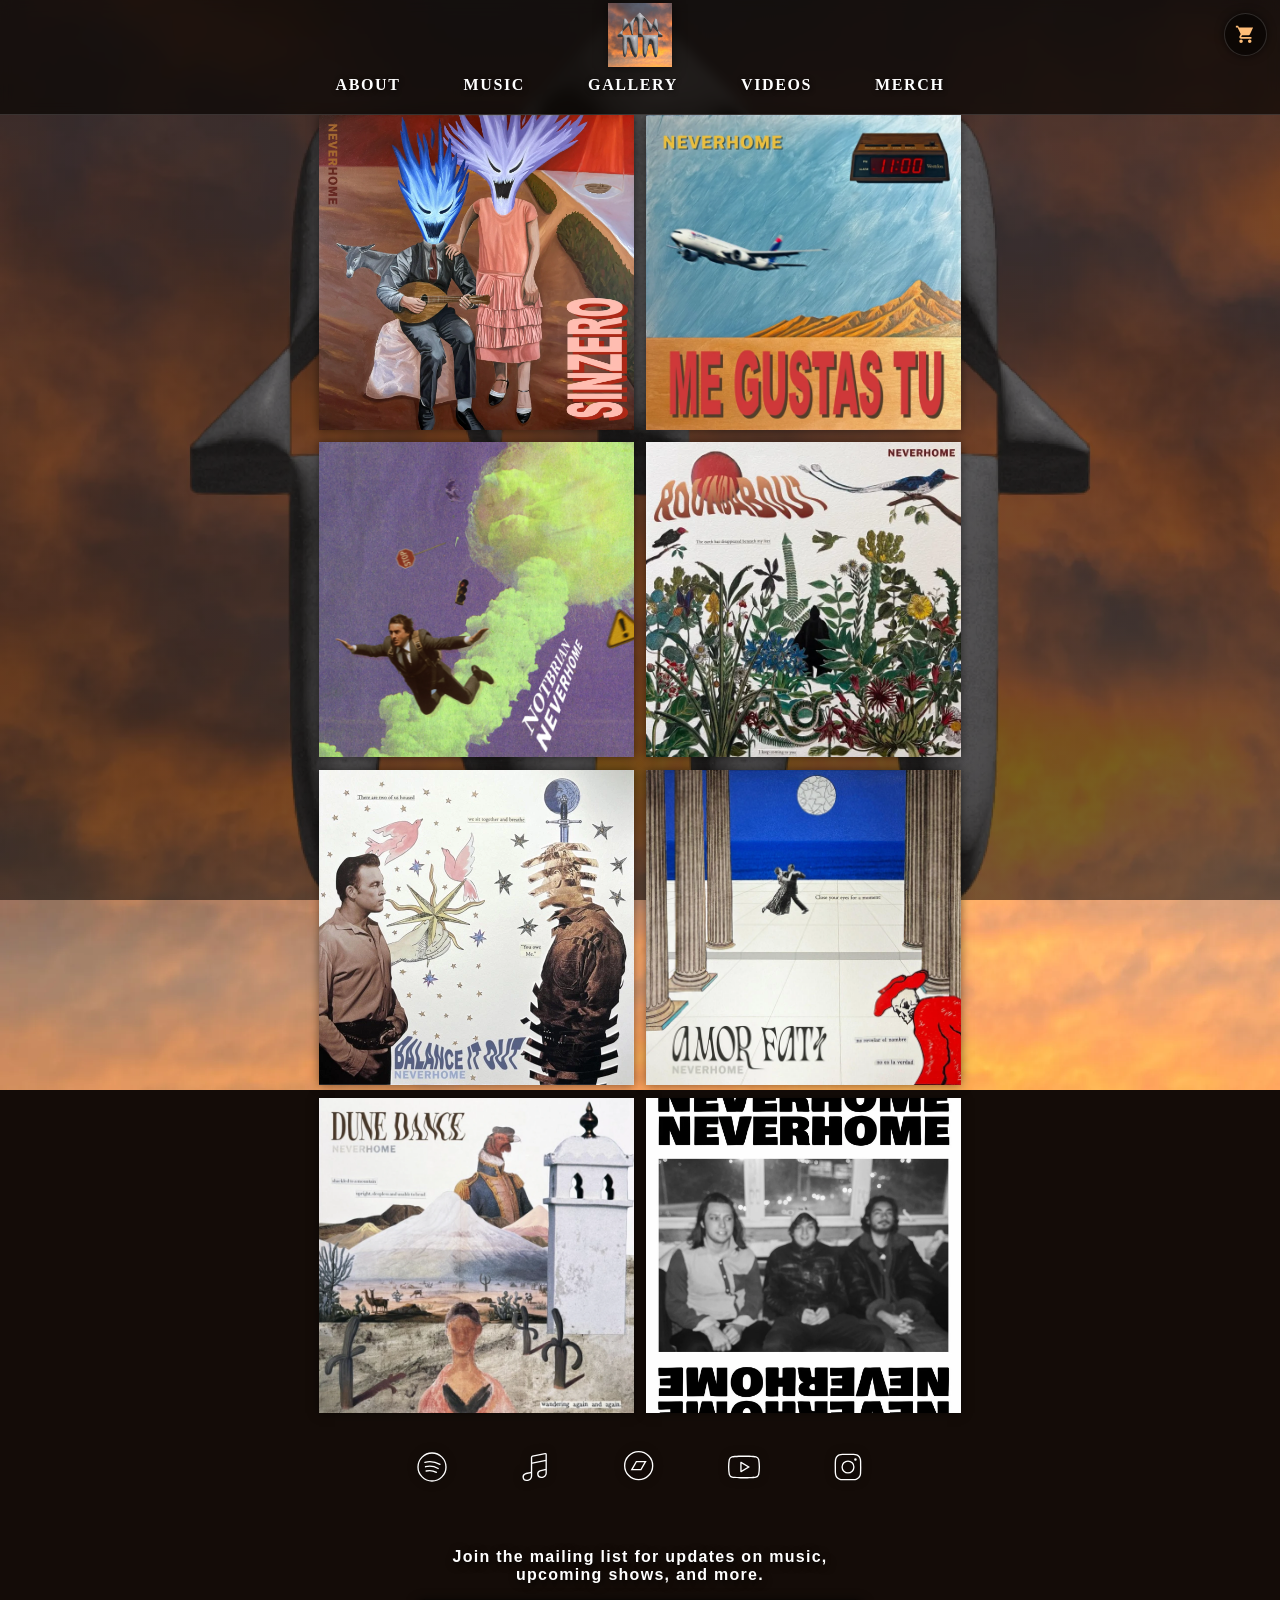
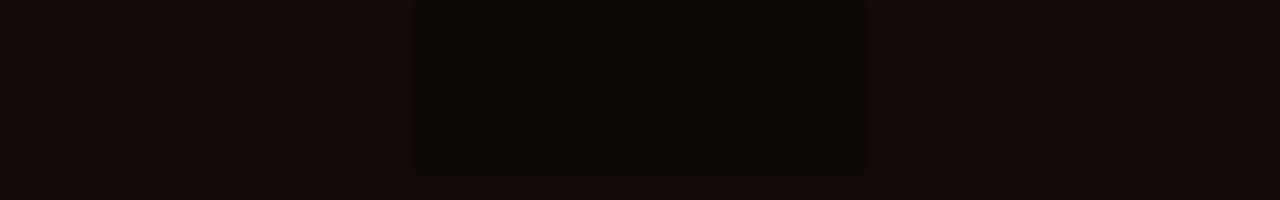
==== index.html @ 115ee0e5 "Add cart dropdown with quantity/remove controls, surface real add-to-cart errors" ====
<html lang="en">
<head>
    <title>NEVERHOME</title>
    <style>
        .pageframe {
            width:90vmin;
            height:fit-content;
            margin:auto;
            padding:0;
            text-align:center;
            color:rgb(255, 255, 255);
            max-width:98%;
        }

        .gridcontainer {
            width:100%;
            margin:auto;
            display:grid;
            grid-template-columns: repeat(2, minmax(255px, 315px));
            justify-content: center;
            gap: 0.8em;
            color:white;
        }

        @media (max-width:900px) {
            .gridcontainer {
                grid-template-columns: repeat(2, minmax(120px, 180px));
            }
        }

        .griditem {
            margin:0;
            padding:0;
        }

        .griditem img {
            width:100%;
            transition: 0.2s ease-out;
            box-shadow: 0 0 0.6em rgba(0,0,0,0.5);
        }

        .griditem img:hover {
            opacity:0.95;
        }
    </style>
    <link rel="preload" href="styles_main.css?id=34987542" as="style" onload="this.rel='stylesheet'">
    <meta charset="UTF-8">
    <meta http-equiv="Cache-Control" content="no-cache, no-store, must-revalidate">
    <meta http-equiv="Pragma" content="no-cache">
    <meta http-equiv="X-UA-Compatible" content="IE=edge">
    <meta name="viewport" content="width=device-width, initial-scale=1.0">
    <link rel="icon" href="NHICO.ico">
</head>
<body>
    <div class="carticon" id="cartIcon" title="View cart / checkout">
        <svg viewBox="0 0 24 24"><path d="M7 18c-1.1 0-1.99.9-1.99 2S5.9 22 7 22s2-.9 2-2-.9-2-2-2zM1 2v2h2l3.6 7.59-1.35 2.45c-.16.28-.25.61-.25.96 0 1.1.9 2 2 2h12v-2H7.42c-.14 0-.25-.11-.25-.25l.03-.12L8.1 13h7.45c.75 0 1.41-.41 1.75-1.03L20.88 4H4.54l-.94-2H1zM17 18c-1.1 0-1.99.9-1.99 2s.89 2 1.99 2 2-.9 2-2-.9-2-2-2z"/></svg>
        <span class="cartbadge" id="cartBadge">0</span>
    </div>
    <div class="cartdropdown" id="cartDropdown">
        <div class="cartdropdown-empty" id="cartEmpty">Your cart is empty.</div>
        <div class="cartitems" id="cartItemsList"></div>
        <div class="cartsubtotal" id="cartSubtotal"></div>
        <button class="cartcheckoutbtn" id="cartCheckoutBtn">CHECKOUT</button>
    </div>
    <div class="mainframe">
        <div class="topbox">
            <a href="https://neverhomenyc.com/"><img class="headerimg" src="nh_logo.webp"/></a>
                        <div class="navbar">
                <ul>
                    <li><a style="font-family:Cambria, Cochin, Georgia, Times, 'Times New Roman', serif;" href="https://neverhomenyc.com/about">ABOUT</a></li>
                    <li><a style="font-family:Cambria, Cochin, Georgia, Times, 'Times New Roman', serif;" href="#music">MUSIC</a></li>
                    <li><a style="font-family:Cambria, Cochin, Georgia, Times, 'Times New Roman', serif;" href="https://neverhomenyc.com/gallery">GALLERY</a></li>
                    <li><a style="font-family:Cambria, Cochin, Georgia, Times, 'Times New Roman', serif;" href="https://neverhomenyc.com/videos">VIDEOS</a></li>
                    <li><a style="font-family:Cambria, Cochin, Georgia, Times, 'Times New Roman', serif;" href="https://neverhomenyc.com/merch">MERCH</a></li>
                </ul>
            </div>

        </div>

        <div class="pageframe">
            <element id="music"></element>
            <div class="gridcontainer">
                <a class="griditem" href="https://open.spotify.com/album/6PI0WqJNToRb4B23GjnLSS?si=q7Pm6ST7TJSL8-PnDgW9bQ"><img src="sinzero_cover.webp"/></a>
                <a class="griditem" href="https://open.spotify.com/track/7HFVWpJbftMNx5UyxEONvD?si=e1f59bd1872a4830"><img src="megustastu_cover.webp"/></a>
                <a class="griditem" href="https://open.spotify.com/track/04YNc2KcgYspua5TO9BqIl?si=02eae69fea684bbc"><img src="publicsafety_cover.webp"/></a>
                <a class="griditem" href="https://open.spotify.com/track/1siaOawzHlExZTxltmC49B?si=635df8fad79b4236"><img src="roundabout_cover.webp"/></a>
                <a class="griditem" href="https://open.spotify.com/track/5caeO1G8vr2PceQJZOvA4E?si=ca4afbe5acba447f"><img src="balanceitout_cover.webp"/></a>
                <a class="griditem" href="https://open.spotify.com/track/3PCrU840jBxJ3s855YMnTz?si=517d18bb23604835"><img src="amorfati_cover.webp"/></a>
                <a class="griditem" href="https://open.spotify.com/track/5zGx3tcqpQi66HzCBRIlSR?si=78730606a01e4ad5"><img src="dunedance_cover.webp"/></a>
                <a class="griditem" href="https://open.spotify.com/album/7cWEHLYMCKJ7F6a87NhqLG?si=LkhvGfAxQFWhisFNOUcTcA"><img src="neverhome_cover.webp"/></a>
            </div>
        </div>
                <ul class="socialicons">
            <li><a onclick="spotifyClick()" href="https://open.spotify.com/album/7Enbc6ACbJdVjSitszSSu1?si=iLd0mQwFQNSKKmrVUyD0Nw" target="_blank"><svg enable-background="new 0 0 24 24" viewBox="0 0 24 24"><path fill="#000000" d="M18,10.561a.494.494,0,0,1-.245-.065,15.2,15.2,0,0,0-10.95-1.55.5.5,0,0,1-.232-.973A16.2,16.2,0,0,1,18.25,9.626a.5.5,0,0,1-.247.935Z"></path><path fill="#000000" d="M16.646,13.632a.5.5,0,0,1-.249-.066,12.459,12.459,0,0,0-9.121-1.292.5.5,0,1,1-.237-.971A13.458,13.458,0,0,1,16.9,12.7a.5.5,0,0,1-.25.933Z"></path><path fill="#000000" d="M15.312,16.583a.5.5,0,0,1-.251-.068,9.777,9.777,0,0,0-7.295-1.033.5.5,0,0,1-.245-.97,10.768,10.768,0,0,1,8.043,1.139.5.5,0,0,1-.252.932Z"></path><path fill="#000000" d="M12,23A11,11,0,1,1,23,12,11.013,11.013,0,0,1,12,23ZM12,2A10,10,0,1,0,22,12,10.011,10.011,0,0,0,12,2Z"></path></svg></a></li>
            <li><a onclick="appleMusicClick()" href="https://music.apple.com/us/artist/neverhome/1827318386" target="_blank"><svg enable-background="new 0 0 24 24" viewBox="0 0 24 24"><path fill="#000000" d="M20.142,7.671h0V2.954a3.349,3.349,0,0,0-.019-.351,1.168,1.168,0,0,0-1.342-1.09L9.323,3.39a1.434,1.434,0,0,0-1.1,1.065,2.619,2.619,0,0,0-.07.616V15.264a.435.435,0,0,1-.4.455l-2.41.49a8.409,8.409,0,0,0-1.586.449A3.031,3.031,0,0,0,4.881,22.5l.12,0a6.479,6.479,0,0,0,1.571-.252A3.356,3.356,0,0,0,8.825,20.3a4.571,4.571,0,0,0,.331-1.852V9.883h0V9.775a.677.677,0,0,1,.019-.145.6.6,0,0,1,.171-.064l9.308-1.879a4.389,4.389,0,0,1,.48-.075c0,.013,0,.02,0,.03v5.4a.434.434,0,0,1-.4.455l-2.409.49a8.491,8.491,0,0,0-1.587.448,3.031,3.031,0,0,0,1.126,5.842l.119,0a6.423,6.423,0,0,0,1.571-.252,3.354,3.354,0,0,0,2.253-1.945,4.549,4.549,0,0,0,.331-1.851V8.692l0-.012V7.672ZM8.156,18.449A3.6,3.6,0,0,1,7.907,19.9a2.37,2.37,0,0,1-1.613,1.382,5.518,5.518,0,0,1-1.33.213,1.994,1.994,0,0,1-2.075-1.668,2.016,2.016,0,0,1,1.256-2.252,7.458,7.458,0,0,1,1.4-.39L7.958,16.7a1.8,1.8,0,0,0,.2-.055Zm10.983-2.222a3.6,3.6,0,0,1-.249,1.454,2.364,2.364,0,0,1-1.613,1.382,5.518,5.518,0,0,1-1.329.213,2.031,2.031,0,0,1-.82-3.92,7.534,7.534,0,0,1,1.4-.39l2.414-.491a1.743,1.743,0,0,0,.2-.055Zm0-13.129V6.612a5.2,5.2,0,0,0-.68.094l-9.3,1.878V5.071A1.641,1.641,0,0,1,9.2,4.69a.418.418,0,0,1,.347-.326L18.918,2.5c.088-.006.19,0,.209.205a2.28,2.28,0,0,1,.014.249Z"></path></svg></a></li>
            <li><a onclick="bandcampClick()" href="https://neverhomenyc.bandcamp.com"><svg enable-background="new 0 0 24 24" viewBox="0 0 24 24"><path fill="#000000" d="M11,22A11,11,0,1,1,22,11,11.01245,11.01245,0,0,1,11,22ZM11,1A10,10,0,1,0,21,11,10.01146,10.01146,0,0,0,11,1Zm4.27637,7.5-2.85712,5H6.72278l2.85712-5h5.69647m1.7232-1h-8l-4,7h8l4-7Z"></path></svg></a></li>
            <li><a onclick="youtubeClick()" href="https://www.youtube.com/@neverhomenyc" target="_blank"><svg enable-background="new 0 0 24 24" viewBox="0 0 24 24" class="sc-gKsewC iAekWR"><path fill="#000000" d="M12,20.55c-.3,0-7.279-.006-9.115-.5A3.375,3.375,0,0,1,.5,17.665,29.809,29.809,0,0,1,0,12,29.824,29.824,0,0,1,.5,6.334,3.375,3.375,0,0,1,2.885,3.948c1.836-.492,8.819-.5,9.115-.5s7.279.006,9.115.5A3.384,3.384,0,0,1,23.5,6.334,29.97,29.97,0,0,1,24,12a29.97,29.97,0,0,1-.5,5.666,3.384,3.384,0,0,1-2.388,2.386C19.279,20.544,12.3,20.55,12,20.55Zm0-16.1c-.072,0-7.146.006-8.857.464A2.377,2.377,0,0,0,1.464,6.593,29.566,29.566,0,0,0,1,12a29.566,29.566,0,0,0,.464,5.407,2.377,2.377,0,0,0,1.679,1.679c1.711.458,8.785.464,8.857.464s7.146-.006,8.857-.464a2.377,2.377,0,0,0,1.679-1.679A29.66,29.66,0,0,0,23,12a29.66,29.66,0,0,0-.464-5.407h0a2.377,2.377,0,0,0-1.679-1.679C19.146,4.456,12.071,4.45,12,4.45ZM9.7,15.95a.5.5,0,0,1-.5-.5V8.55a.5.5,0,0,1,.75-.433l5.975,3.45a.5.5,0,0,1,0,.866L9.95,15.883A.5.5,0,0,1,9.7,15.95Zm.5-6.534v5.168L14.675,12Z"></path></svg></a></li>
            <li><a href="https://www.instagram.com/neverhomenyc/" target="_blank"><svg enable-background="new 0 0 24 24" viewBox="0 0 24 24"><path fill="#000000" d="M21.938,7.71a7.329,7.329,0,0,0-.456-2.394,4.615,4.615,0,0,0-1.1-1.694,4.61,4.61,0,0,0-1.7-1.1,7.318,7.318,0,0,0-2.393-.456C15.185,2.012,14.817,2,12,2s-3.185.012-4.29.062a7.329,7.329,0,0,0-2.394.456,4.615,4.615,0,0,0-1.694,1.1,4.61,4.61,0,0,0-1.1,1.7A7.318,7.318,0,0,0,2.062,7.71C2.012,8.814,2,9.182,2,12s.012,3.186.062,4.29a7.329,7.329,0,0,0,.456,2.394,4.615,4.615,0,0,0,1.1,1.694,4.61,4.61,0,0,0,1.7,1.1,7.318,7.318,0,0,0,2.393.456c1.1.05,1.472.062,4.29.062s3.186-.012,4.29-.062a7.329,7.329,0,0,0,2.394-.456,4.9,4.9,0,0,0,2.8-2.8,7.318,7.318,0,0,0,.456-2.393c.05-1.1.062-1.472.062-4.29S21.988,8.814,21.938,7.71Zm-1,8.534a6.351,6.351,0,0,1-.388,2.077,3.9,3.9,0,0,1-2.228,2.229,6.363,6.363,0,0,1-2.078.388C15.159,20.988,14.8,21,12,21s-3.159-.012-4.244-.062a6.351,6.351,0,0,1-2.077-.388,3.627,3.627,0,0,1-1.35-.879,3.631,3.631,0,0,1-.879-1.349,6.363,6.363,0,0,1-.388-2.078C3.012,15.159,3,14.8,3,12s.012-3.159.062-4.244A6.351,6.351,0,0,1,3.45,5.679a3.627,3.627,0,0,1,.879-1.35A3.631,3.631,0,0,1,5.678,3.45a6.363,6.363,0,0,1,2.078-.388C8.842,3.012,9.205,3,12,3s3.158.012,4.244.062a6.351,6.351,0,0,1,2.077.388,3.627,3.627,0,0,1,1.35.879,3.631,3.631,0,0,1,.879,1.349,6.363,6.363,0,0,1,.388,2.078C20.988,8.841,21,9.2,21,12S20.988,15.159,20.938,16.244Z"></path><path fill="#000000" d="M17.581,5.467a.953.953,0,1,0,.952.952A.954.954,0,0,0,17.581,5.467Z"></path><path fill="#000000" d="M12,7.073A4.927,4.927,0,1,0,16.927,12,4.932,4.932,0,0,0,12,7.073Zm0,8.854A3.927,3.927,0,1,1,15.927,12,3.932,3.932,0,0,1,12,15.927Z"></path></svg></a></li>
            <!--<li><a href="https://twitter.com/briandidwat" target="_blank"><svg enable-background="new 0 0 24 24" viewBox="0 0 24 24"><path fill="#000000" d="M8.1,21.034A12.717,12.717,0,0,1,1.23,19.019a.5.5,0,0,1,.329-.917,8.273,8.273,0,0,0,4.992-1,4.807,4.807,0,0,1-3.173-3.13.5.5,0,0,1,.348-.636A4.821,4.821,0,0,1,1.843,9.523a.548.548,0,0,1,.247-.458.506.506,0,0,1,.5-.034l.091.049A4.816,4.816,0,0,1,2.529,4a.507.507,0,0,1,.393-.247.5.5,0,0,1,.427.183,11.781,11.781,0,0,0,7.9,4.27c-.013-.144-.02-.289-.02-.435a4.81,4.81,0,0,1,8.116-3.493,8.157,8.157,0,0,0,2.32-.93.5.5,0,0,1,.73.583,4.781,4.781,0,0,1-.662,1.32c.191-.067.378-.143.563-.225a.5.5,0,0,1,.585.135.5.5,0,0,1,.034.6,9.2,9.2,0,0,1-2.057,2.2c0,.1,0,.208,0,.313A12.636,12.636,0,0,1,8.1,21.034ZM3.527,19.105a11.72,11.72,0,0,0,4.577.929A11.645,11.645,0,0,0,19.863,8.275c0-.179,0-.357-.012-.533a.5.5,0,0,1,.207-.43,8.181,8.181,0,0,0,.959-.81,9.068,9.068,0,0,1-.932.16.5.5,0,0,1-.316-.925,3.857,3.857,0,0,0,.977-.837,9.013,9.013,0,0,1-1.465.418.5.5,0,0,1-.461-.148,3.812,3.812,0,0,0-6.491,3.473.5.5,0,0,1-.1.434.489.489,0,0,1-.409.179A12.772,12.772,0,0,1,3.09,5.167,3.812,3.812,0,0,0,4.573,9.591a.5.5,0,0,1,.2.569.523.523,0,0,1-.491.347,4.772,4.772,0,0,1-1.36-.242A3.813,3.813,0,0,0,5.9,13.257a.5.5,0,0,1,.033.972,6.63,6.63,0,0,1-1.279.17,3.809,3.809,0,0,0,3.236,1.914.5.5,0,0,1,.3.894A9.081,9.081,0,0,1,3.527,19.105Z"></path></svg></a></li>-->
            <!--<li><a  href="https://www.facebook.com/briandidwat/" target="_blank"><svg enable-background="new 0 0 24 24" viewBox="0 0 24 24"><path fill="#000000" d="M9.37,23.5a7.468,7.468,0,0,1,0-14.936.537.537,0,0,1,.538.5v3.8a.542.542,0,0,1-.5.5,2.671,2.671,0,1,0,2.645,2.669.432.432,0,0,1,0-.05V1a.5.5,0,0,1,.5-.5h3.787a.5.5,0,0,1,.5.5A4.759,4.759,0,0,0,21.59,5.76a.5.5,0,0,1,.5.5L22.1,10a.533.533,0,0,1-.519.515,9.427,9.427,0,0,1-4.741-1.268v6.789A7.476,7.476,0,0,1,9.37,23.5ZM8.908,9.585a6.466,6.466,0,1,0,6.93,6.447V8.326a.5.5,0,0,1,.791-.407A8.441,8.441,0,0,0,21.1,9.5l-.006-2.76A5.761,5.761,0,0,1,15.859,1.5H13.051V16.032a.458.458,0,0,1,0,.053,3.672,3.672,0,1,1-4.14-3.695Z"></path></svg></a></li>-->
        </ul>
        <div class="signup">
            <span class="signupfooter">Join the mailing list for updates on music, <br>upcoming shows, and more.</span>
            <div class="substackembed">
                <div class="substackembed-card">
                    <iframe src="https://neverhomeshowalerts.substack.com/embed" width="480" height="150" style="max-width:100%;" frameborder="0" scrolling="no"></iframe>
                </div>
            </div>
        </div>
    </div>
    <script src="event_scripts.js"></script>
    <script src="cart_widget.js"></script>
</body>
</html>
---- styles_main.css ----
html {
    height:100%;
    width:100%;
}

body {
    margin: 0;
    padding: 0;
    text-align: center;
    letter-spacing: 0.08em;
    background-image: linear-gradient(rgba(10,6,4,0.55), rgba(10,6,4,0.55)), url('nh_background.webp');
    background-size: cover;
    background-position: center center;
    background-attachment: fixed;
    background-repeat: no-repeat;
    background-color: rgb(20,12,8);
    color: rgb(255,255,255);
}

.mainframe {
    z-index: 1;
    margin-top:0;
    margin-bottom:1em;
    text-align:center;
    background: transparent;
    color: rgb(255,255,255);
}

.topbox {
    width:100%;
    background: rgba(10,6,4,0.72);
    backdrop-filter: blur(6px);
    color: rgb(255,255,255);
    position:sticky;
    top:0;
    z-index:100;
    border-bottom: 1px solid rgba(255,255,255,0.15);
}

.headerimg {
    width:4rem;
    margin:auto;
    padding:0.2em 0;
    text-align:center;
    max-width:25%;
    filter: drop-shadow(0 0.1em 0.4em rgba(0,0,0,0.6));
}

.navbar {
    margin:auto;
    padding:0;
    width:42rem;
    max-width:95%;
    height:auto;
    margin-bottom:1%;
    font-family:Georgia, Times, 'Times New Roman', serif;
    text-align: center;
}

.navbar ul {
    display:flex;
    flex-wrap:wrap;
    justify-content:center;
    list-style-type: none;
    width:100%;
    margin:auto;
    padding:0;
    text-align:center;
    margin-bottom:0;
    padding-bottom:0;
}

.navbar ul li {
    display:block;
    text-align:center;
    margin:auto;
    background-color: transparent;
    flex:1 1 auto;
    min-width:4.5em;
}

.navbar ul li a {
    display:block;
    text-align:center;
    line-height: 130%;
    padding: 0.3em 0.4em;
    font-size:1em;
    white-space:nowrap;
    text-decoration: none;
    color: rgb(255,255,255);
    font-weight: bold;
    letter-spacing: 0.1em;
    text-shadow: 0.05em 0.05em 0.3em rgba(0,0,0,0.8);
}

@media (max-width:480px) {
    .navbar ul li a {
        font-size:0.85em;
        letter-spacing:0.05em;
        padding: 0.3em 0.2em;
    }
}

.navbar ul li:hover {
    background-color: rgba(255,255,255,0.12);
}
.navbar ul li:hover a {
    text-decoration: underline;
    color: rgb(255,190,120);
}

.verticallinks {
    display:table;
    list-style-type: none;
    margin: 0 auto;
    padding: 0em;
    background-color:rgb(0, 0, 0);
    width: 90vmin;
    margin-top:1.2em;
    margin-bottom:2em;
}

.verticallinks li {
    padding:0em;
    padding-top:0;
    padding-bottom:0.2em;
}

.verticallinks li a {
    font: calibri;
    display: block;
    color: rgb(255,255,255);
    font-weight: bold;
    text-decoration: none;
    background-color:rgb(19, 19, 19);
    letter-spacing: 0.2em;
    height:5em;
    transition: 0.25s ease-out;
    position:relative;
    margin:auto;
    width:100%;
}


.verticallinks li a .a {
    vertical-align:middle;
    z-index:1;
    position:absolute;
    margin:auto;
    top:0;
    left:0;
    right:0;
    bottom:0;
    width:9em;
}

.verticallinks li a iframe {
    vertical-align:middle;
    position:absolute;
    margin:auto 0 auto auto;
    top:0;
    left:0;
    right:0;
    bottom:0;
    z-index:1000;
}

.verticallinks li:hover a {
    background-color:rgb(22,22,22);
    box-shadow: 0.1em 0.1em 1em 0.01em rgba(0, 0, 0, 0.2);
}

.verticallinks li:active a {
    opacity:0.2;
}

.verticallinks:hover li:not(:hover) a {
    filter: blur(0.2em) brightness(75%);
}

.subtext {
    padding:0;
    padding-bottom:1.5em;
    margin:0;
    color: rgb(255,255,255);
    font-weight: bold;
    text-shadow: 0.1em 0.1em 0.5em rgba(0,0,0,0.8);
}

.socialicons {
    text-align:center;
    display:table;
    list-style-type: none;
    padding: 0em;
    margin: 0 auto;
    padding-bottom:1vh;
}

.socialicons li {
    display: inline-block;
    padding:0em;
    padding-right:4vmin;
    padding-left:4vmin;
    margin-left: 00;
    margin-right: 0;
    padding-bottom:3em;
    padding-top:1em;
    width:2em;
    margin-top:2.5vh;
}

.socialicons li a {
    text-decoration:none;
}


.socialicons li a svg {
    width:2em;
    fill: rgb(255,255,255);
    filter: drop-shadow(0 0.05em 0.25em rgba(0,0,0,0.7));
}

.socialicons li a svg path {
    fill: rgb(255,255,255) !important;
    transition: fill 0.2s ease-out;
}

.socialicons li a:hover svg path {
    fill: rgb(255,190,120) !important;
}

.socialicons li a svg:hover {
    opacity:0.7;
}

.socialicons:hover li:not(:hover) a {
    filter:blur(0.08em);
    opacity:0.6;
}

.footer:hover {
    opacity:0.17;
}

.signup {
    font-family:-apple-system, BlinkMacSystemFont, 'Segoe UI', Roboto, Oxygen, Ubuntu, Cantarell, 'Open Sans', 'Helvetica Neue', sans-serif; text-align:center;
    padding-top:0.5em;max-width:100%;width:50vh;margin:auto;
    color: rgb(255,255,255);
    font-weight: bold;
}

.signupbutton {
    padding-top:15px;padding-bottom:25px;font-size:0;width:100%;margin:auto;height:20px;
}

.substackembed {
    padding-top:15px;padding-bottom:25px;width:100%;margin:auto;
    display:flex;justify-content:center;
}

.substackembed-card {
    background:rgba(10,6,4,0.68);
    border-radius:0.6em;
    padding:0.8em;
    box-shadow:0 0 0.6em rgba(0,0,0,0.5);
    display:inline-block;
    max-width:100%;
}

.substackembed iframe {
    max-width:100%;
    border-radius:0.4em;
    border:none;
    display:block;
}

.signupfooter {
    font-size:0.1+1.3vmax;margin:auto;display:block;
    text-shadow: 0.1em 0.1em 0.5em rgba(0,0,0,0.8);
}

.textbox {
    background: rgba(10,6,4,0.68);
    border-radius: 0.6em;
    padding: 1.5em 1.5em 2em 1.5em;
    color: rgb(255,255,255);
    font-weight: bold;
    line-height: 1.5em;
    text-shadow: 0.05em 0.05em 0.3em rgba(0,0,0,0.7);
    max-width: 45rem;
    margin: 1em auto;
}

.comingsoon {
    background: rgba(10,6,4,0.68);
    border-radius: 0.6em;
    padding: 3em 1.5em;
    color: rgb(255,255,255);
    font-weight: bold;
    font-size: 1.2em;
    letter-spacing: 0.1em;
    text-shadow: 0.05em 0.05em 0.3em rgba(0,0,0,0.7);
    max-width: 45rem;
    margin: 1em auto;
}

.carticon {
    position: fixed;
    top: 0.8em;
    right: 0.8em;
    z-index: 200;
    width: 2.6em;
    height: 2.6em;
    border-radius: 50%;
    background: rgba(10,6,4,0.85);
    border: 1px solid rgba(255,255,255,0.15);
    box-shadow: 0 0 0.5em rgba(0,0,0,0.6);
    display:flex;
    align-items:center;
    justify-content:center;
    cursor:pointer;
    transition: 0.2s ease-out;
}

.carticon:hover {
    background: rgba(10,6,4,1);
}

.carticon svg {
    width: 1.3em;
    height: 1.3em;
    fill: rgb(255,190,120);
}

.cartbadge {
    position:absolute;
    top:-0.3em;
    right:-0.3em;
    background: rgb(255,190,120);
    color: rgb(20,12,8);
    font-size:0.7em;
    font-weight:bold;
    border-radius:50%;
    min-width:1.3em;
    height:1.3em;
    display:none;
    align-items:center;
    justify-content:center;
    padding:0 0.2em;
}

.cartdropdown {
    display:none;
    position: fixed;
    top: 3.6em;
    right: 0.8em;
    z-index: 200;
    width: 320px;
    max-width: 90vw;
    max-height: 70vh;
    overflow-y: auto;
    background: rgba(10,6,4,0.96);
    border: 1px solid rgba(255,255,255,0.15);
    border-radius: 0.6em;
    box-shadow: 0 0.3em 1em rgba(0,0,0,0.6);
    padding: 0.9em;
    color: white;
    text-align: left;
}

.cartdropdown.open {
    display:block;
}

.cartdropdown-empty {
    font-size:0.9em;
    opacity:0.75;
    text-align:center;
    padding: 0.5em 0;
}

.cartitems {
    display:flex;
    flex-direction:column;
    gap:0.7em;
}

.cartline {
    display:flex;
    align-items:center;
    gap:0.6em;
    border-bottom: 1px solid rgba(255,255,255,0.1);
    padding-bottom:0.6em;
}

.cartline-img {
    width:2.8em;
    height:2.8em;
    object-fit:contain;
    background: rgb(237,231,217);
    border-radius:0.3em;
    flex-shrink:0;
}

.cartline-info {
    flex:1 1 auto;
    min-width:0;
}

.cartline-name {
    font-weight:bold;
    font-size:0.85em;
    white-space:nowrap;
    overflow:hidden;
    text-overflow:ellipsis;
}

.cartline-variant {
    font-size:0.75em;
    opacity:0.75;
}

.cartline-price {
    font-size:0.8em;
    margin-top:0.1em;
}

.cartline-qty {
    display:flex;
    align-items:center;
    gap:0.3em;
    flex-shrink:0;
}

.cartline-qty button {
    width:1.5em;
    height:1.5em;
    border:1px solid rgba(255,255,255,0.25);
    background: rgba(255,255,255,0.08);
    color:white;
    border-radius:0.25em;
    cursor:pointer;
    font-weight:bold;
    line-height:1;
}

.cartline-qty button:hover {
    background: rgba(255,255,255,0.18);
}

.qty-value {
    min-width:1.2em;
    text-align:center;
    font-size:0.85em;
}

.cartline-remove {
    flex-shrink:0;
    background:none;
    border:none;
    color: rgba(255,255,255,0.6);
    font-size:1.1em;
    cursor:pointer;
    line-height:1;
    padding:0.2em;
}

.cartline-remove:hover {
    color: rgb(255,150,150);
}

.cartsubtotal {
    margin-top:0.8em;
    padding-top:0.6em;
    border-top: 1px solid rgba(255,255,255,0.15);
    font-weight:bold;
    text-align:right;
}

.cartcheckoutbtn {
    width:100%;
    margin-top:0.8em;
    padding:0.7em;
    border:none;
    border-radius:0.3em;
    background: rgb(255,190,120);
    color: rgb(20,12,8);
    font-weight:bold;
    letter-spacing:0.08em;
    cursor:pointer;
    transition: 0.2s ease-out;
}

.cartcheckoutbtn:hover {
    opacity:0.85;
}

.videogrid {
    display:grid;
    grid-template-columns: repeat(auto-fit, minmax(320px, 1fr));
    gap: 1.5em;
    width:100%;
    max-width: 70rem;
    margin: 1em auto;
}

.videoitem {
    position: relative;
    width: 100%;
    padding-top: 56.25%;
    background: rgba(0,0,0,0.5);
    border-radius: 0.4em;
    overflow: hidden;
    box-shadow: 0 0 0.6em rgba(0,0,0,0.5);
}

.videoitem iframe {
    position: absolute;
    top:0;
    left:0;
    width:100%;
    height:100%;
    border:0;
}
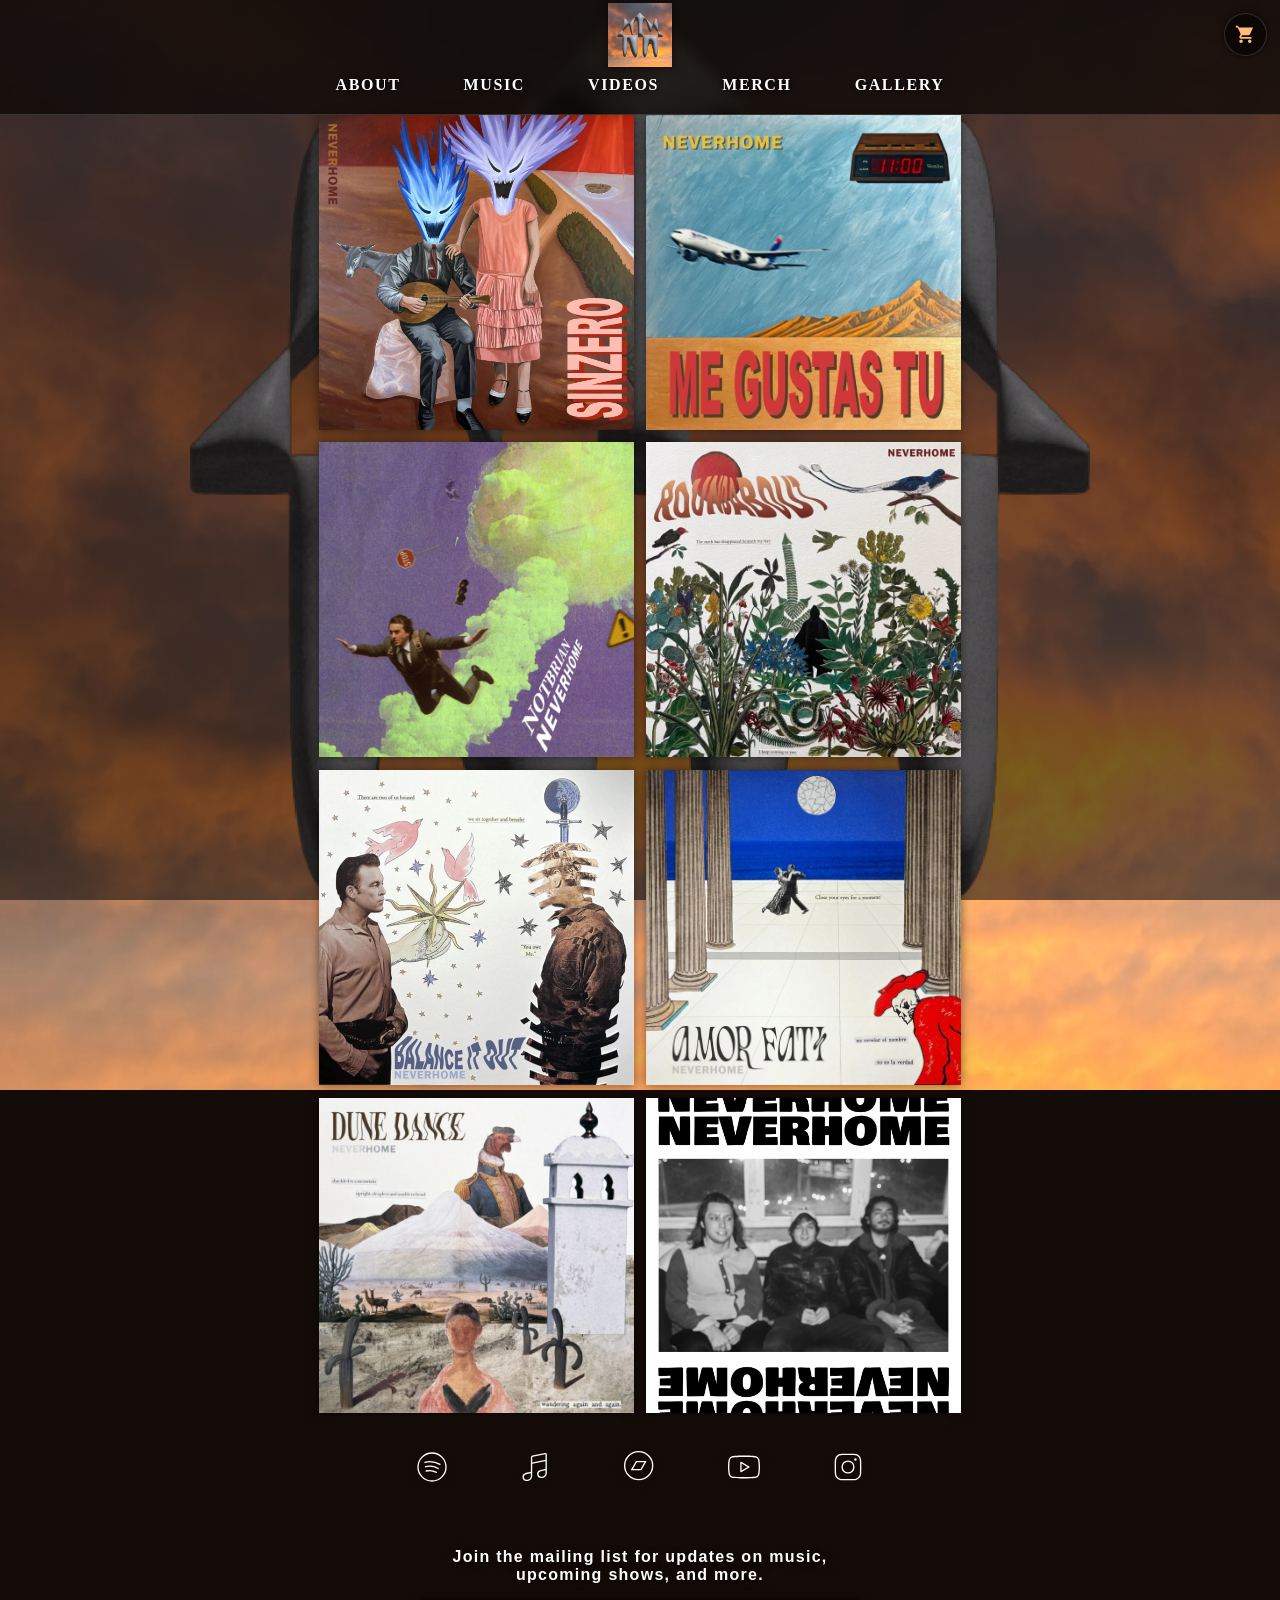
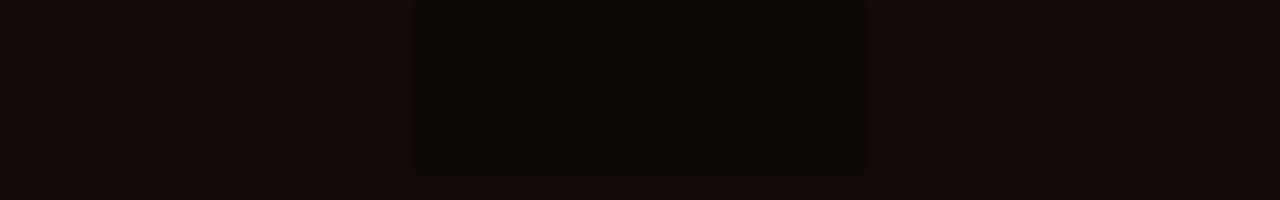
==== commit bcb2c483: "Move Gallery to end of nav menu" ====
--- a/index.html
+++ b/index.html
@@ -69,9 +69,9 @@
                 <ul>
                     <li><a style="font-family:Cambria, Cochin, Georgia, Times, 'Times New Roman', serif;" href="https://neverhomenyc.com/about">ABOUT</a></li>
                     <li><a style="font-family:Cambria, Cochin, Georgia, Times, 'Times New Roman', serif;" href="#music">MUSIC</a></li>
-                    <li><a style="font-family:Cambria, Cochin, Georgia, Times, 'Times New Roman', serif;" href="https://neverhomenyc.com/gallery">GALLERY</a></li>
                     <li><a style="font-family:Cambria, Cochin, Georgia, Times, 'Times New Roman', serif;" href="https://neverhomenyc.com/videos">VIDEOS</a></li>
                     <li><a style="font-family:Cambria, Cochin, Georgia, Times, 'Times New Roman', serif;" href="https://neverhomenyc.com/merch">MERCH</a></li>
+                    <li><a style="font-family:Cambria, Cochin, Georgia, Times, 'Times New Roman', serif;" href="https://neverhomenyc.com/gallery">GALLERY</a></li>
                 </ul>
             </div>
 
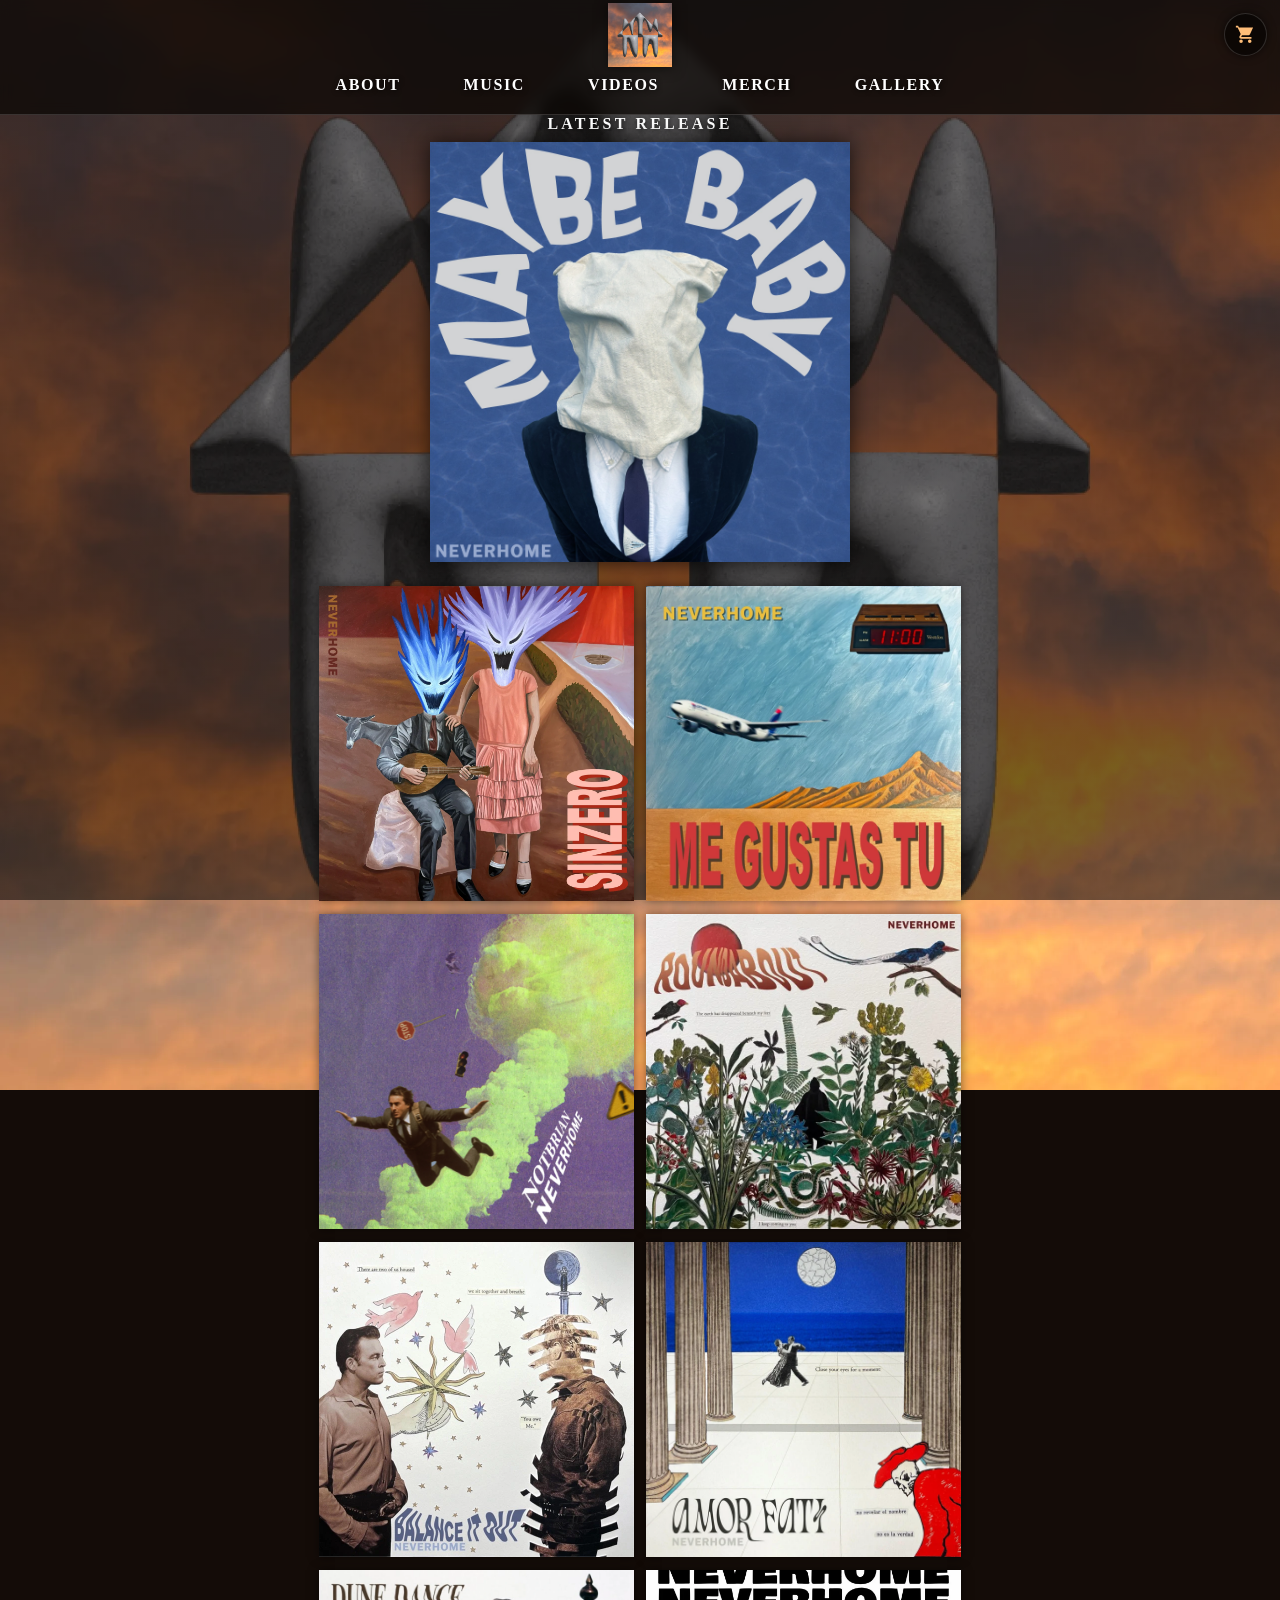
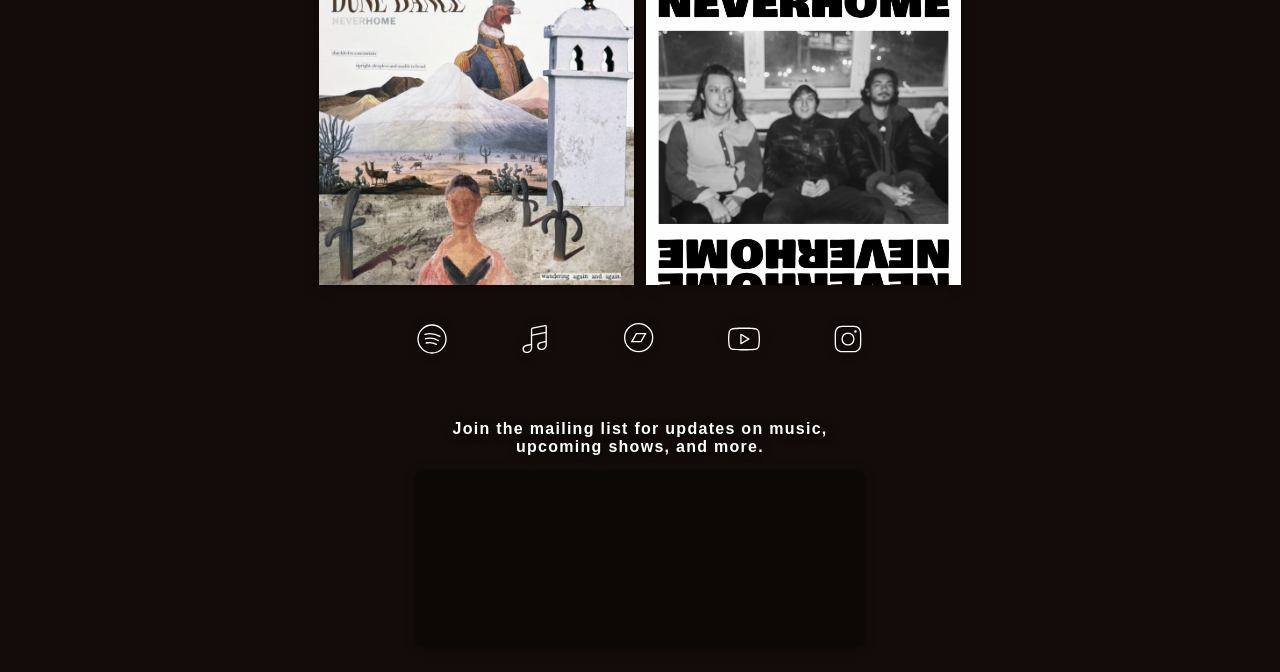
==== commit 9947b819: "Feature Maybe Baby as latest release on music page" ====
--- a/index.html
+++ b/index.html
@@ -42,6 +42,28 @@
         .griditem img:hover {
             opacity:0.95;
         }
+
+        .featuredrelease {
+            margin: 0 auto 1.5em auto;
+            max-width: 420px;
+        }
+
+        .featuredlabel {
+            font-weight:bold;
+            letter-spacing:0.2em;
+            margin-bottom:0.6em;
+            text-shadow: 0.05em 0.05em 0.3em rgba(0,0,0,0.7);
+        }
+
+        .featuredrelease img {
+            width:100%;
+            transition: 0.2s ease-out;
+            box-shadow: 0 0 1.2em rgba(0,0,0,0.7);
+        }
+
+        .featuredrelease img:hover {
+            opacity:0.95;
+        }
     </style>
     <link rel="preload" href="styles_main.css?id=34987542" as="style" onload="this.rel='stylesheet'">
     <meta charset="UTF-8">
@@ -79,6 +101,10 @@
 
         <div class="pageframe">
             <element id="music"></element>
+            <div class="featuredrelease">
+                <div class="featuredlabel">LATEST RELEASE</div>
+                <a href="https://open.spotify.com/track/4ubj4NDeBt1onuVHGionnz?si=9ca3e9a12f2240c1"><img src="maybebaby_cover.jpg" alt="Maybe Baby"/></a>
+            </div>
             <div class="gridcontainer">
                 <a class="griditem" href="https://open.spotify.com/album/6PI0WqJNToRb4B23GjnLSS?si=q7Pm6ST7TJSL8-PnDgW9bQ"><img src="sinzero_cover.webp"/></a>
                 <a class="griditem" href="https://open.spotify.com/track/7HFVWpJbftMNx5UyxEONvD?si=e1f59bd1872a4830"><img src="megustastu_cover.webp"/></a>
@@ -109,6 +135,6 @@
         </div>
     </div>
     <script src="event_scripts.js"></script>
-    <script src="cart_widget.js"></script>
+    <script src="cart_widget.js?v=20260816b"></script>
 </body>
 </html>
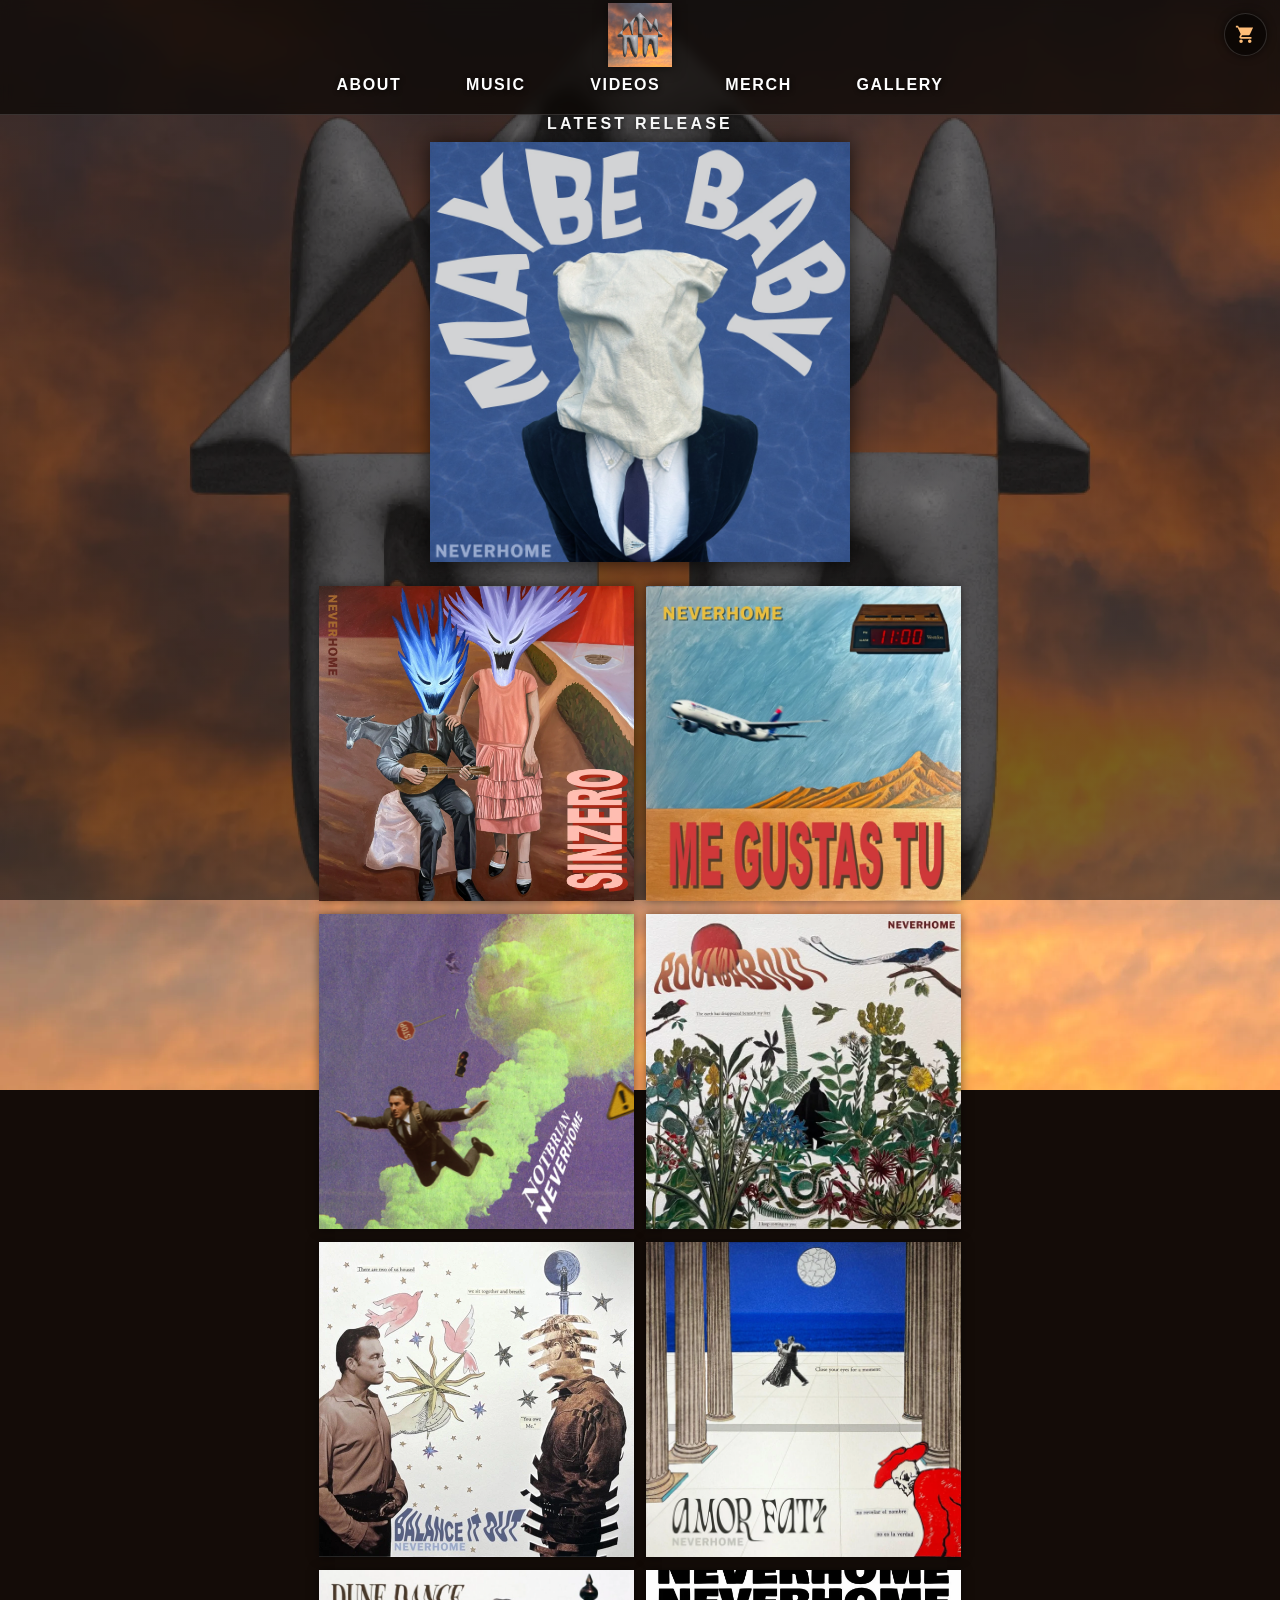
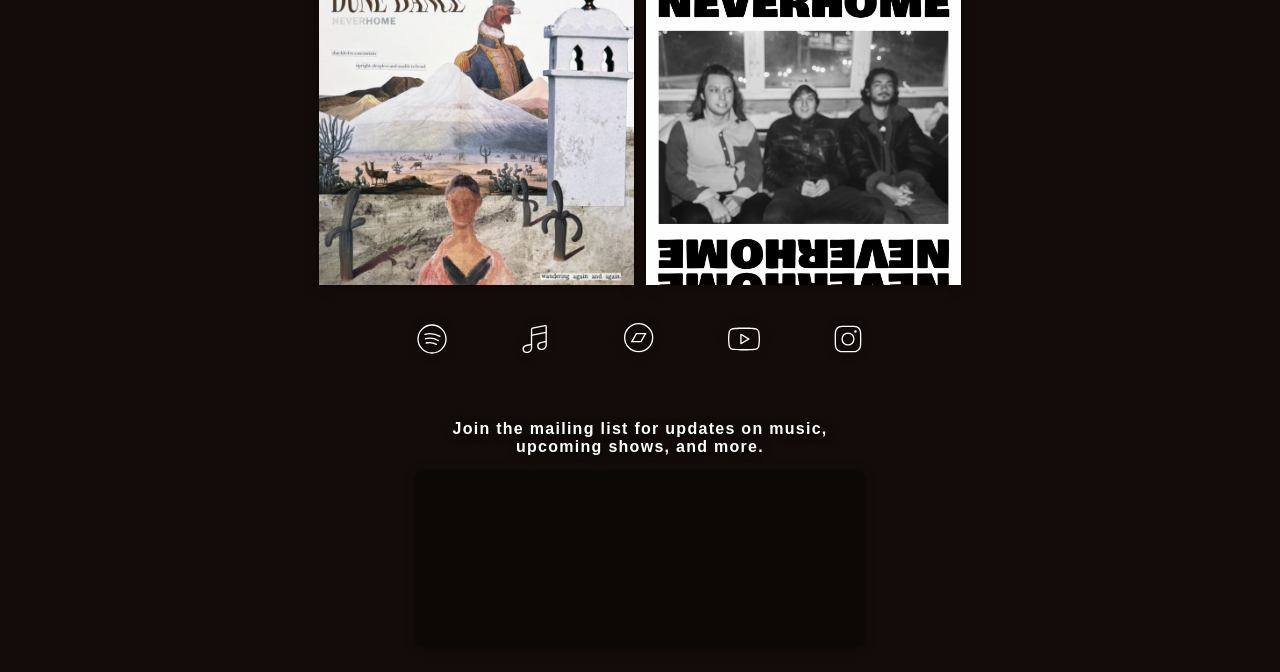
==== commit 272210eb: "Switch site font to Helvetica" ====
--- a/index.html
+++ b/index.html
@@ -89,11 +89,11 @@
             <a href="https://neverhomenyc.com/"><img class="headerimg" src="nh_logo.webp"/></a>
                         <div class="navbar">
                 <ul>
-                    <li><a style="font-family:Cambria, Cochin, Georgia, Times, 'Times New Roman', serif;" href="https://neverhomenyc.com/about">ABOUT</a></li>
-                    <li><a style="font-family:Cambria, Cochin, Georgia, Times, 'Times New Roman', serif;" href="#music">MUSIC</a></li>
-                    <li><a style="font-family:Cambria, Cochin, Georgia, Times, 'Times New Roman', serif;" href="https://neverhomenyc.com/videos">VIDEOS</a></li>
-                    <li><a style="font-family:Cambria, Cochin, Georgia, Times, 'Times New Roman', serif;" href="https://neverhomenyc.com/merch">MERCH</a></li>
-                    <li><a style="font-family:Cambria, Cochin, Georgia, Times, 'Times New Roman', serif;" href="https://neverhomenyc.com/gallery">GALLERY</a></li>
+                    <li><a style="font-family:Helvetica, Arial, sans-serif;" href="https://neverhomenyc.com/about">ABOUT</a></li>
+                    <li><a style="font-family:Helvetica, Arial, sans-serif;" href="#music">MUSIC</a></li>
+                    <li><a style="font-family:Helvetica, Arial, sans-serif;" href="https://neverhomenyc.com/videos">VIDEOS</a></li>
+                    <li><a style="font-family:Helvetica, Arial, sans-serif;" href="https://neverhomenyc.com/merch">MERCH</a></li>
+                    <li><a style="font-family:Helvetica, Arial, sans-serif;" href="https://neverhomenyc.com/gallery">GALLERY</a></li>
                 </ul>
             </div>
 
--- a/styles_main.css
+++ b/styles_main.css
@@ -8,6 +8,7 @@
     padding: 0;
     text-align: center;
     letter-spacing: 0.08em;
+    font-family: Helvetica, Arial, sans-serif;
     background-image: linear-gradient(rgba(10,6,4,0.55), rgba(10,6,4,0.55)), url('nh_background.webp');
     background-size: cover;
     background-position: center center;
@@ -53,7 +54,7 @@
     max-width:95%;
     height:auto;
     margin-bottom:1%;
-    font-family:Georgia, Times, 'Times New Roman', serif;
+    font-family: Helvetica, Arial, sans-serif;
     text-align: center;
 }
 
@@ -243,7 +244,7 @@
 }
 
 .signup {
-    font-family:-apple-system, BlinkMacSystemFont, 'Segoe UI', Roboto, Oxygen, Ubuntu, Cantarell, 'Open Sans', 'Helvetica Neue', sans-serif; text-align:center;
+    font-family: Helvetica, Arial, sans-serif; text-align:center;
     padding-top:0.5em;max-width:100%;width:50vh;margin:auto;
     color: rgb(255,255,255);
     font-weight: bold;
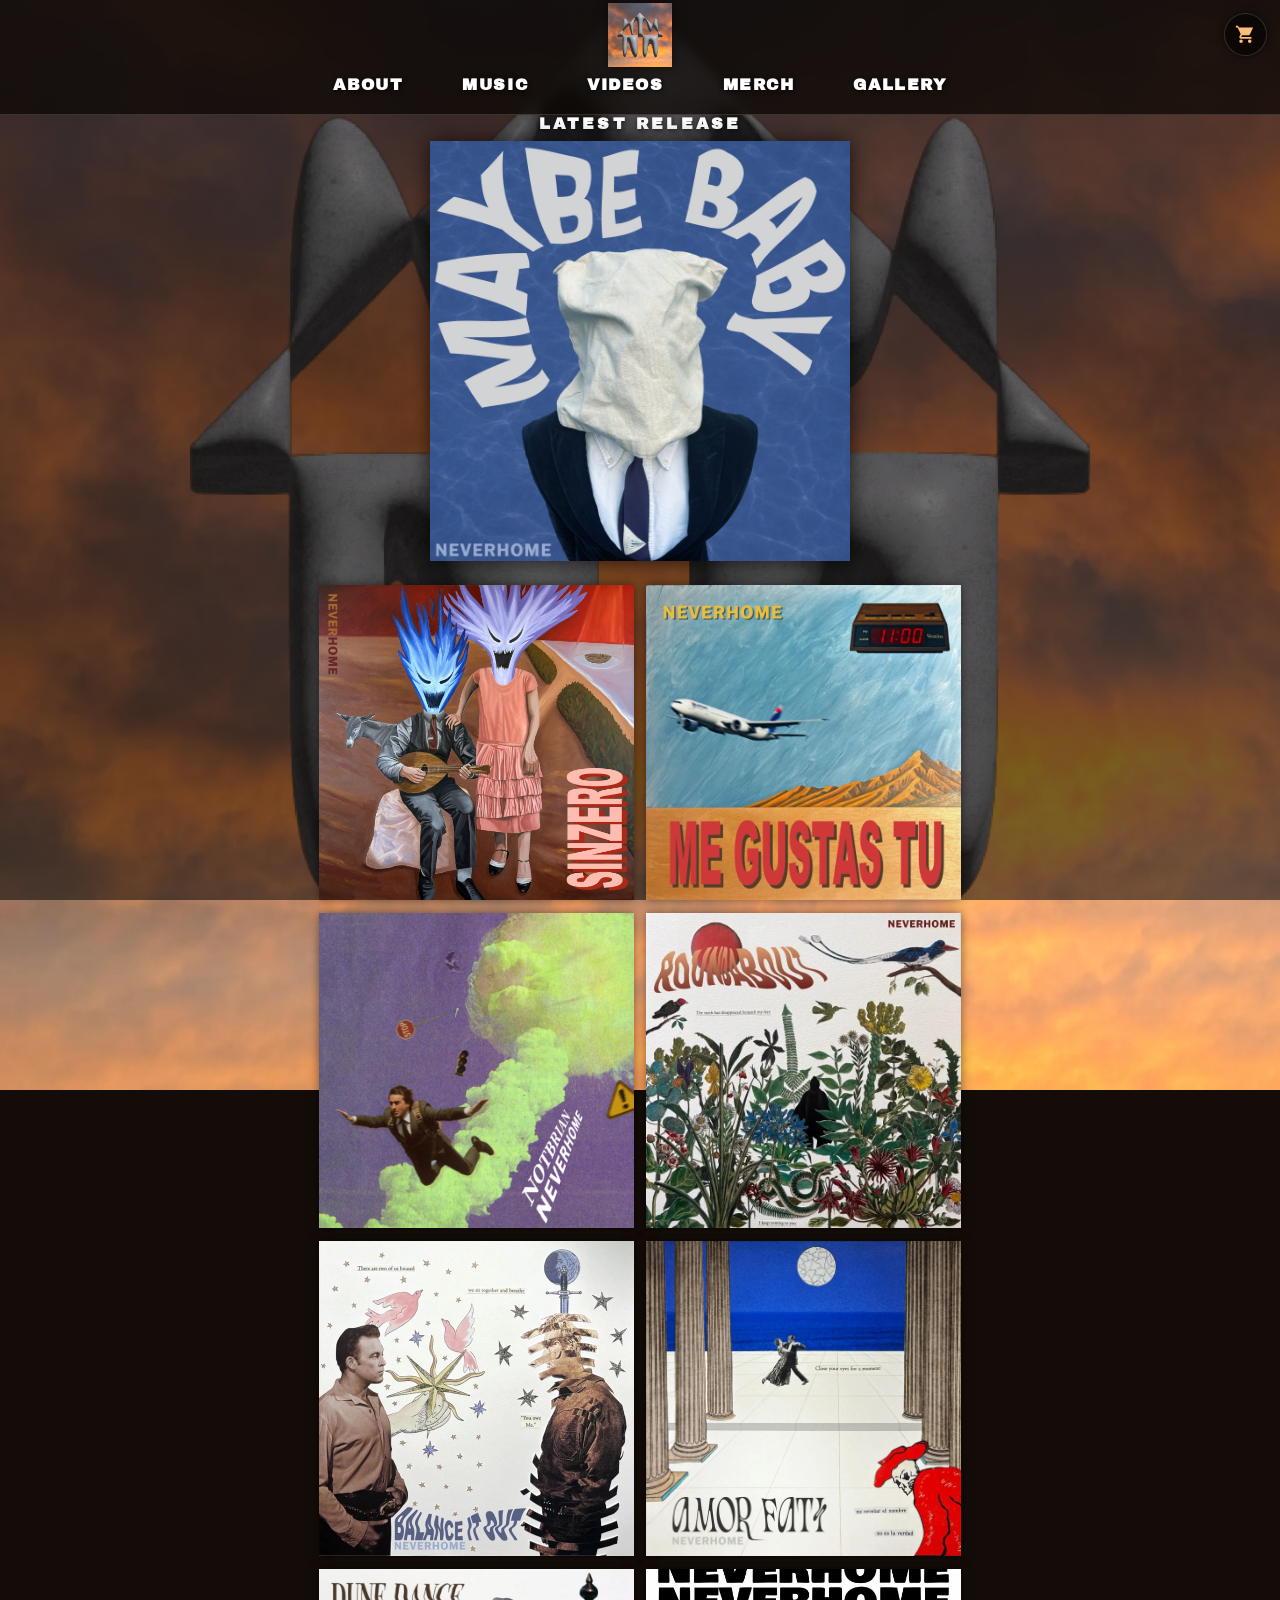
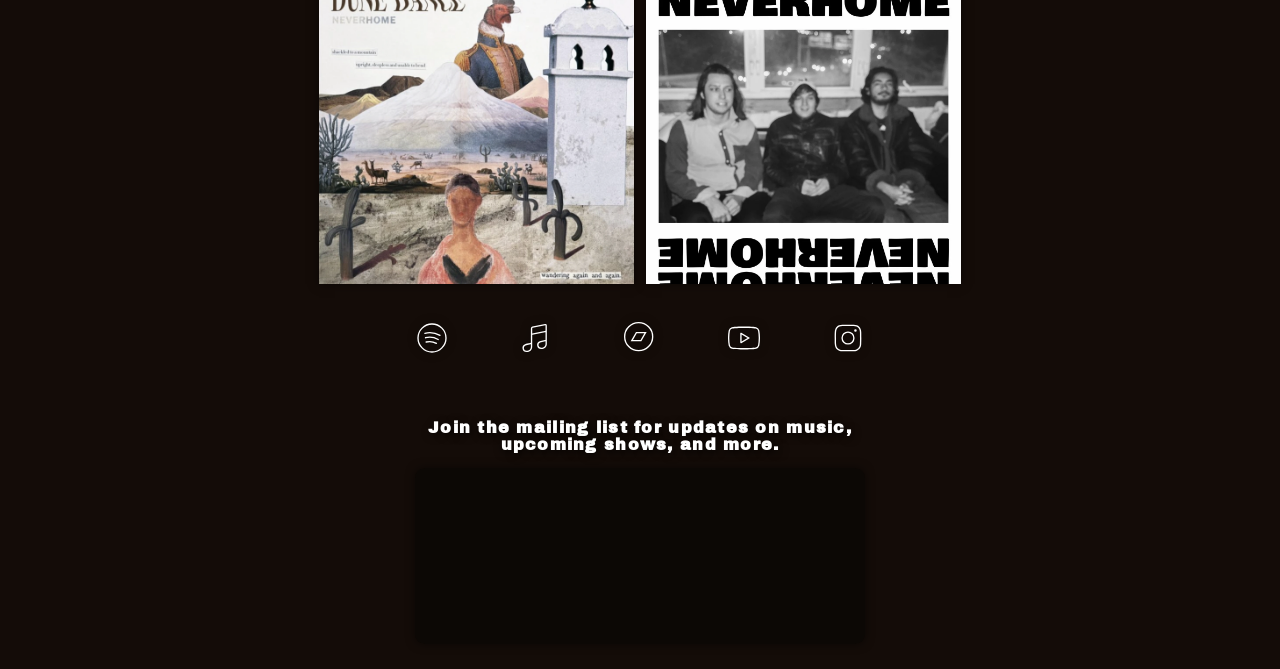
==== commit 88fda791: "Switch site font to Archivo Black" ====
--- a/index.html
+++ b/index.html
@@ -65,12 +65,15 @@
             opacity:0.95;
         }
     </style>
-    <link rel="preload" href="styles_main.css?id=34987542" as="style" onload="this.rel='stylesheet'">
+    <link rel="preload" href="styles_main.css?id=34987544" as="style" onload="this.rel='stylesheet'">
     <meta charset="UTF-8">
     <meta http-equiv="Cache-Control" content="no-cache, no-store, must-revalidate">
     <meta http-equiv="Pragma" content="no-cache">
     <meta http-equiv="X-UA-Compatible" content="IE=edge">
     <meta name="viewport" content="width=device-width, initial-scale=1.0">
+    <link rel="preconnect" href="https://fonts.googleapis.com">
+    <link rel="preconnect" href="https://fonts.gstatic.com" crossorigin>
+    <link href="https://fonts.googleapis.com/css2?family=Archivo+Black&display=swap" rel="stylesheet">
     <link rel="icon" href="NHICO.ico">
 </head>
 <body>
@@ -89,11 +92,11 @@
             <a href="https://neverhomenyc.com/"><img class="headerimg" src="nh_logo.webp"/></a>
                         <div class="navbar">
                 <ul>
-                    <li><a style="font-family:Helvetica, Arial, sans-serif;" href="https://neverhomenyc.com/about">ABOUT</a></li>
-                    <li><a style="font-family:Helvetica, Arial, sans-serif;" href="#music">MUSIC</a></li>
-                    <li><a style="font-family:Helvetica, Arial, sans-serif;" href="https://neverhomenyc.com/videos">VIDEOS</a></li>
-                    <li><a style="font-family:Helvetica, Arial, sans-serif;" href="https://neverhomenyc.com/merch">MERCH</a></li>
-                    <li><a style="font-family:Helvetica, Arial, sans-serif;" href="https://neverhomenyc.com/gallery">GALLERY</a></li>
+                    <li><a style="font-family:'Archivo Black', Helvetica, Arial, sans-serif;" href="https://neverhomenyc.com/about">ABOUT</a></li>
+                    <li><a style="font-family:'Archivo Black', Helvetica, Arial, sans-serif;" href="#music">MUSIC</a></li>
+                    <li><a style="font-family:'Archivo Black', Helvetica, Arial, sans-serif;" href="https://neverhomenyc.com/videos">VIDEOS</a></li>
+                    <li><a style="font-family:'Archivo Black', Helvetica, Arial, sans-serif;" href="https://neverhomenyc.com/merch">MERCH</a></li>
+                    <li><a style="font-family:'Archivo Black', Helvetica, Arial, sans-serif;" href="https://neverhomenyc.com/gallery">GALLERY</a></li>
                 </ul>
             </div>
 
--- a/styles_main.css
+++ b/styles_main.css
@@ -8,7 +8,7 @@
     padding: 0;
     text-align: center;
     letter-spacing: 0.08em;
-    font-family: Helvetica, Arial, sans-serif;
+    font-family: 'Archivo Black', Helvetica, Arial, sans-serif;
     background-image: linear-gradient(rgba(10,6,4,0.55), rgba(10,6,4,0.55)), url('nh_background.webp');
     background-size: cover;
     background-position: center center;
@@ -54,7 +54,7 @@
     max-width:95%;
     height:auto;
     margin-bottom:1%;
-    font-family: Helvetica, Arial, sans-serif;
+    font-family: 'Archivo Black', Helvetica, Arial, sans-serif;
     text-align: center;
 }
 
@@ -244,7 +244,7 @@
 }
 
 .signup {
-    font-family: Helvetica, Arial, sans-serif; text-align:center;
+    font-family: 'Archivo Black', Helvetica, Arial, sans-serif; text-align:center;
     padding-top:0.5em;max-width:100%;width:50vh;margin:auto;
     color: rgb(255,255,255);
     font-weight: bold;
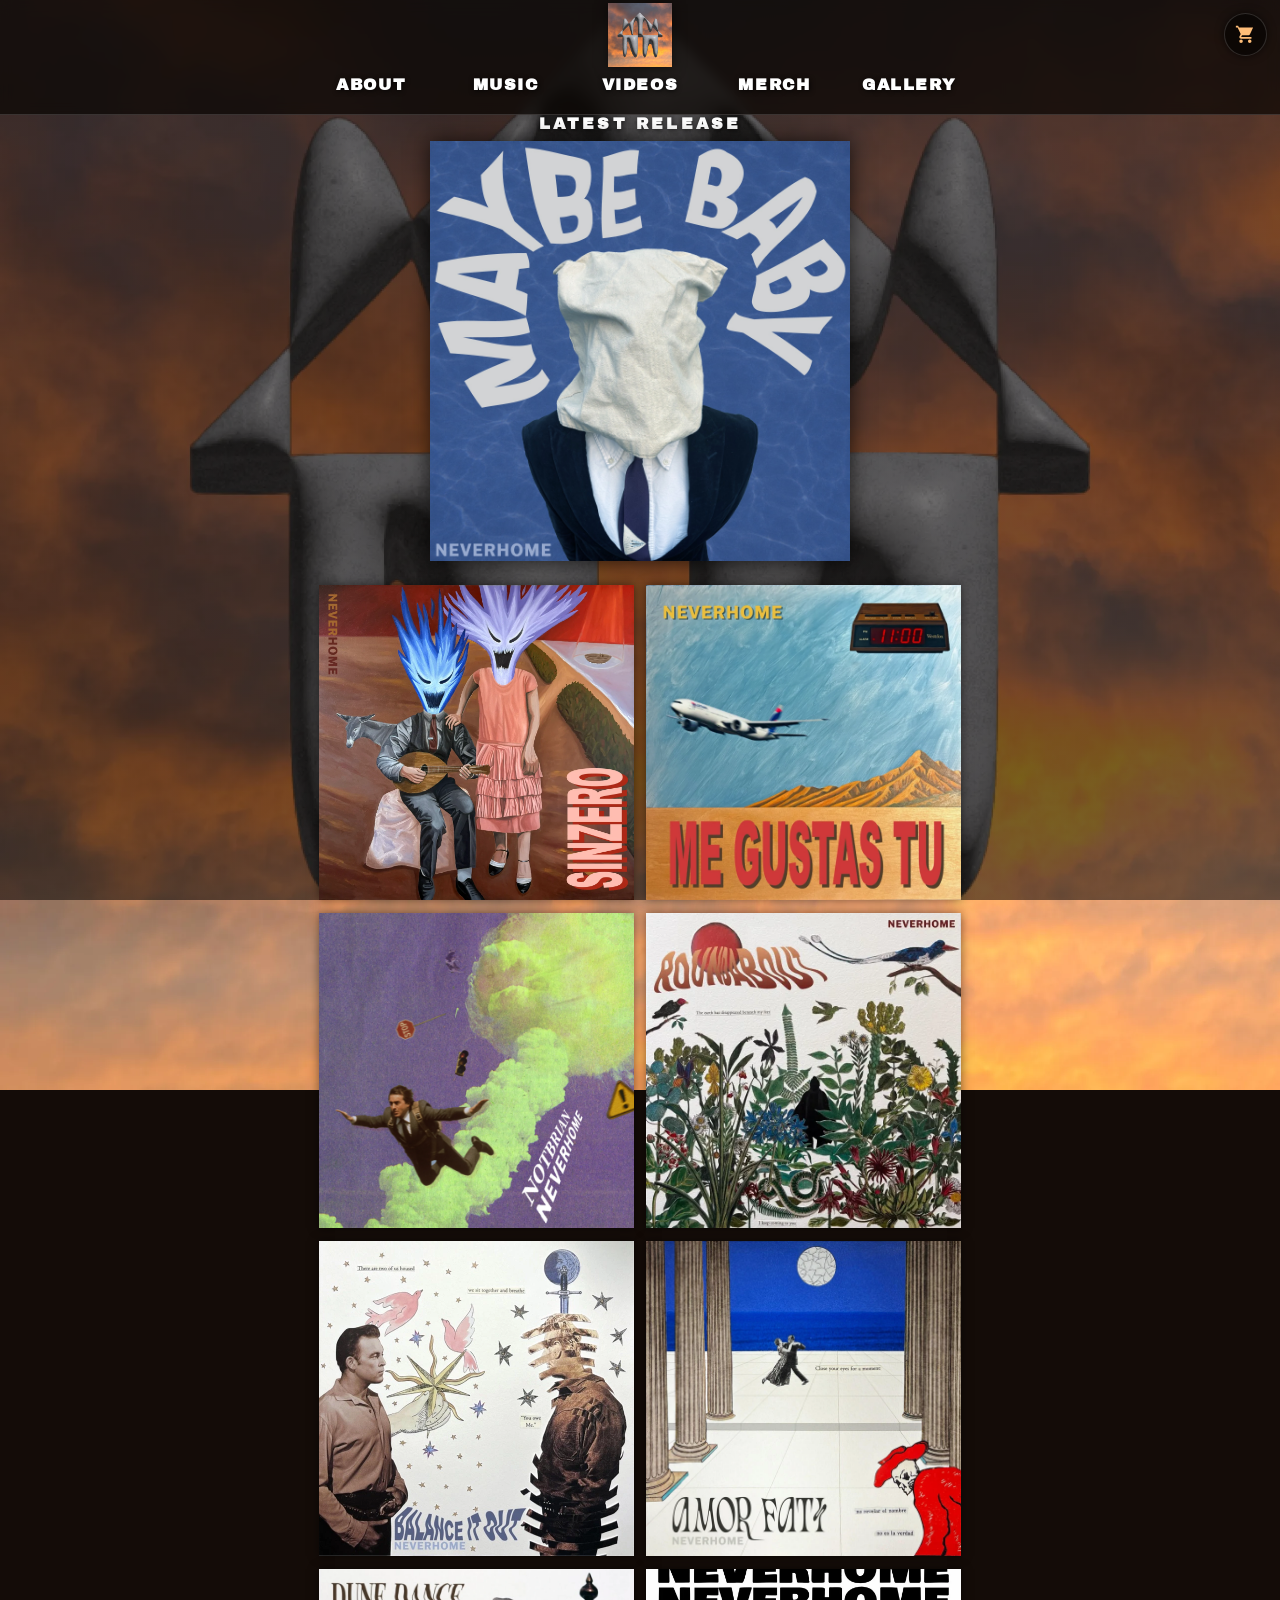
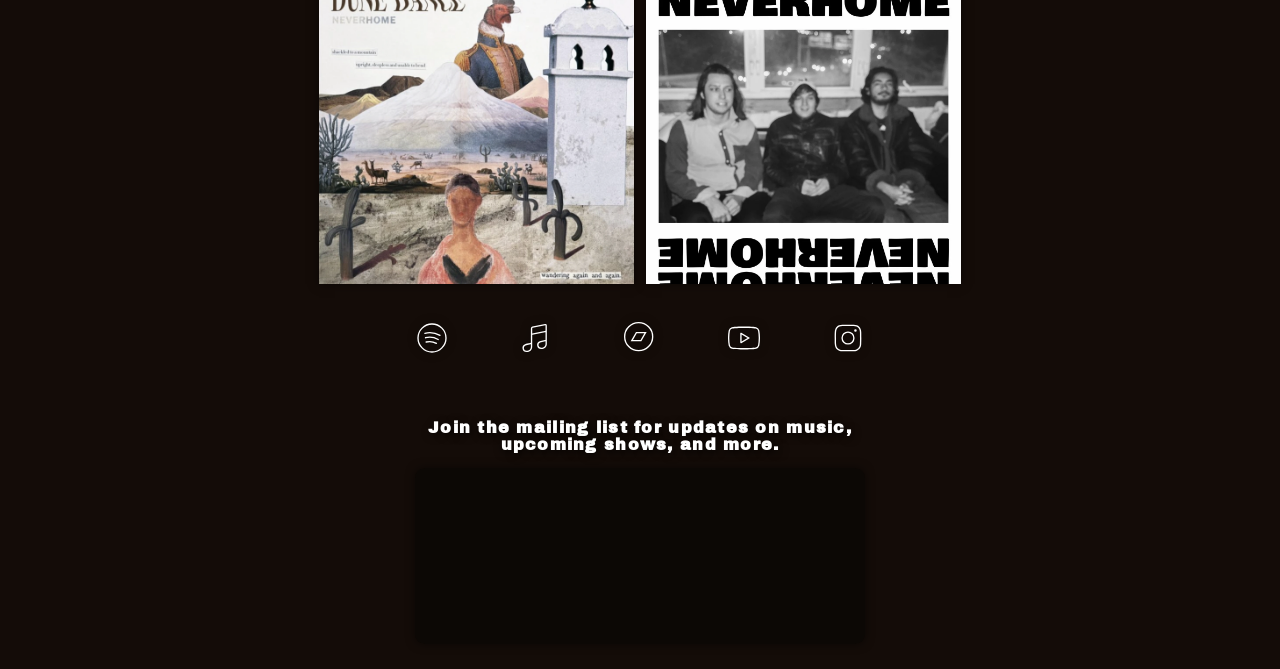
==== commit 90c75474: "Fix nav item alignment so VIDEOS centers under header logo" ====
--- a/index.html
+++ b/index.html
@@ -65,7 +65,7 @@
             opacity:0.95;
         }
     </style>
-    <link rel="preload" href="styles_main.css?id=34987544" as="style" onload="this.rel='stylesheet'">
+    <link rel="preload" href="styles_main.css?id=34987545" as="style" onload="this.rel='stylesheet'">
     <meta charset="UTF-8">
     <meta http-equiv="Cache-Control" content="no-cache, no-store, must-revalidate">
     <meta http-equiv="Pragma" content="no-cache">
--- a/styles_main.css
+++ b/styles_main.css
@@ -76,8 +76,8 @@
     text-align:center;
     margin:auto;
     background-color: transparent;
-    flex:1 1 auto;
-    min-width:4.5em;
+    flex:0 0 7em;
+    width:7em;
 }
 
 .navbar ul li a {
